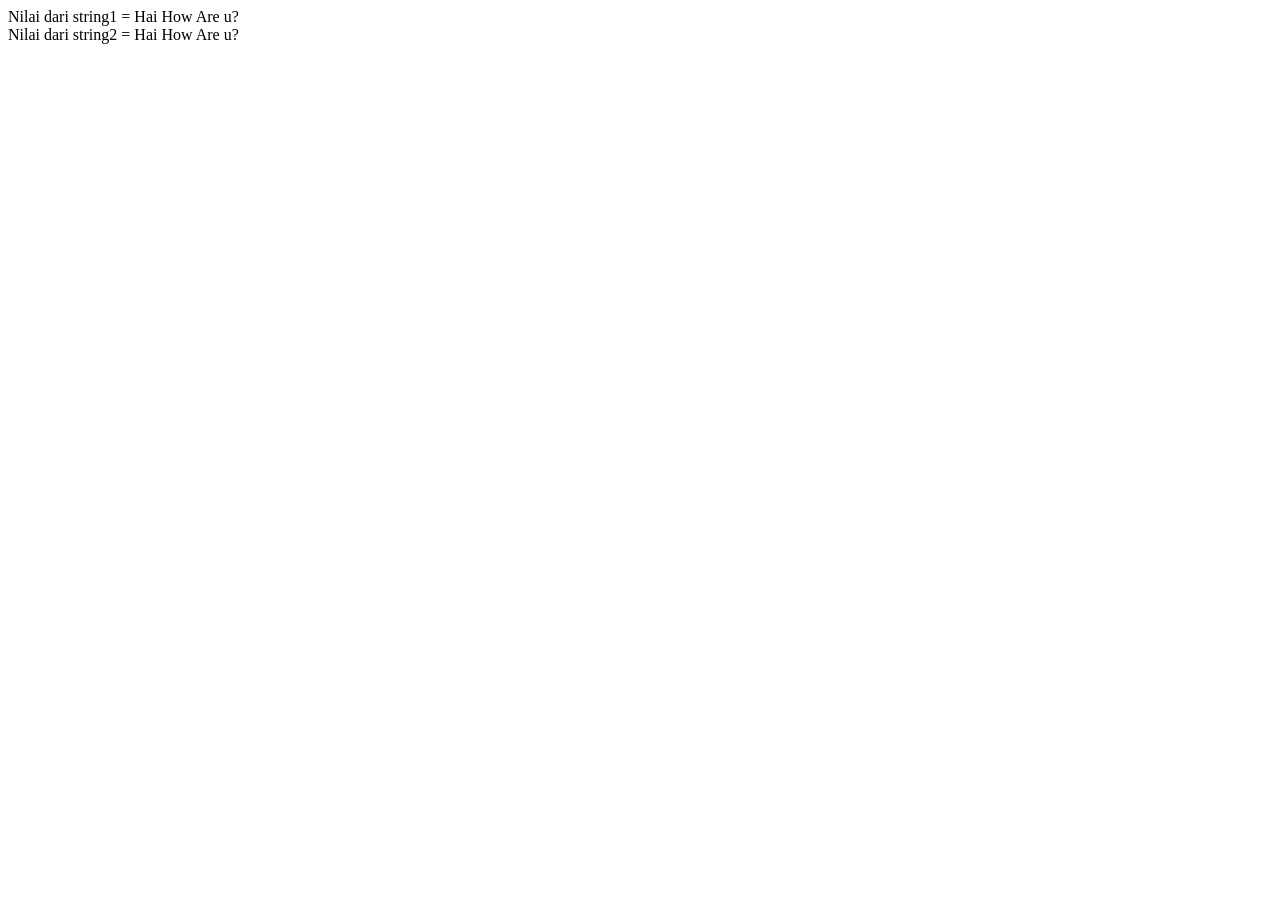
==== PERTEMUAN 13/latihan 13-1.html @ bf6ad229 "Add files via upload" ====
<!DOCTYPE html>
<html lang="en">
  <head>
    <meta charset="UTF-8" />
    <meta name="viewport" content="width=device-width, initial-scale=1.0" />
    <title>Document</title>
  </head>
  <body>
    <script>
      var myFirstVariable;
      myFirstVariable = "Hello";
      alert(myFirstVariable);

      myFirstVariable = 54321;
      alert(myFirstVariable);

      var string1 = "Hai How Are u?";
      var string2 = "Goodbye";
      string2 = string1;
      alert(string2);

      document.write("Nilai dari string1 = ", string1, "<br>");
      document.write("Nilai dari string2 = ", string2, "<br>");

      string1 = "Now for something different";
      alert(string1);
      alert(string2);
    </script>
  </body>
</html>
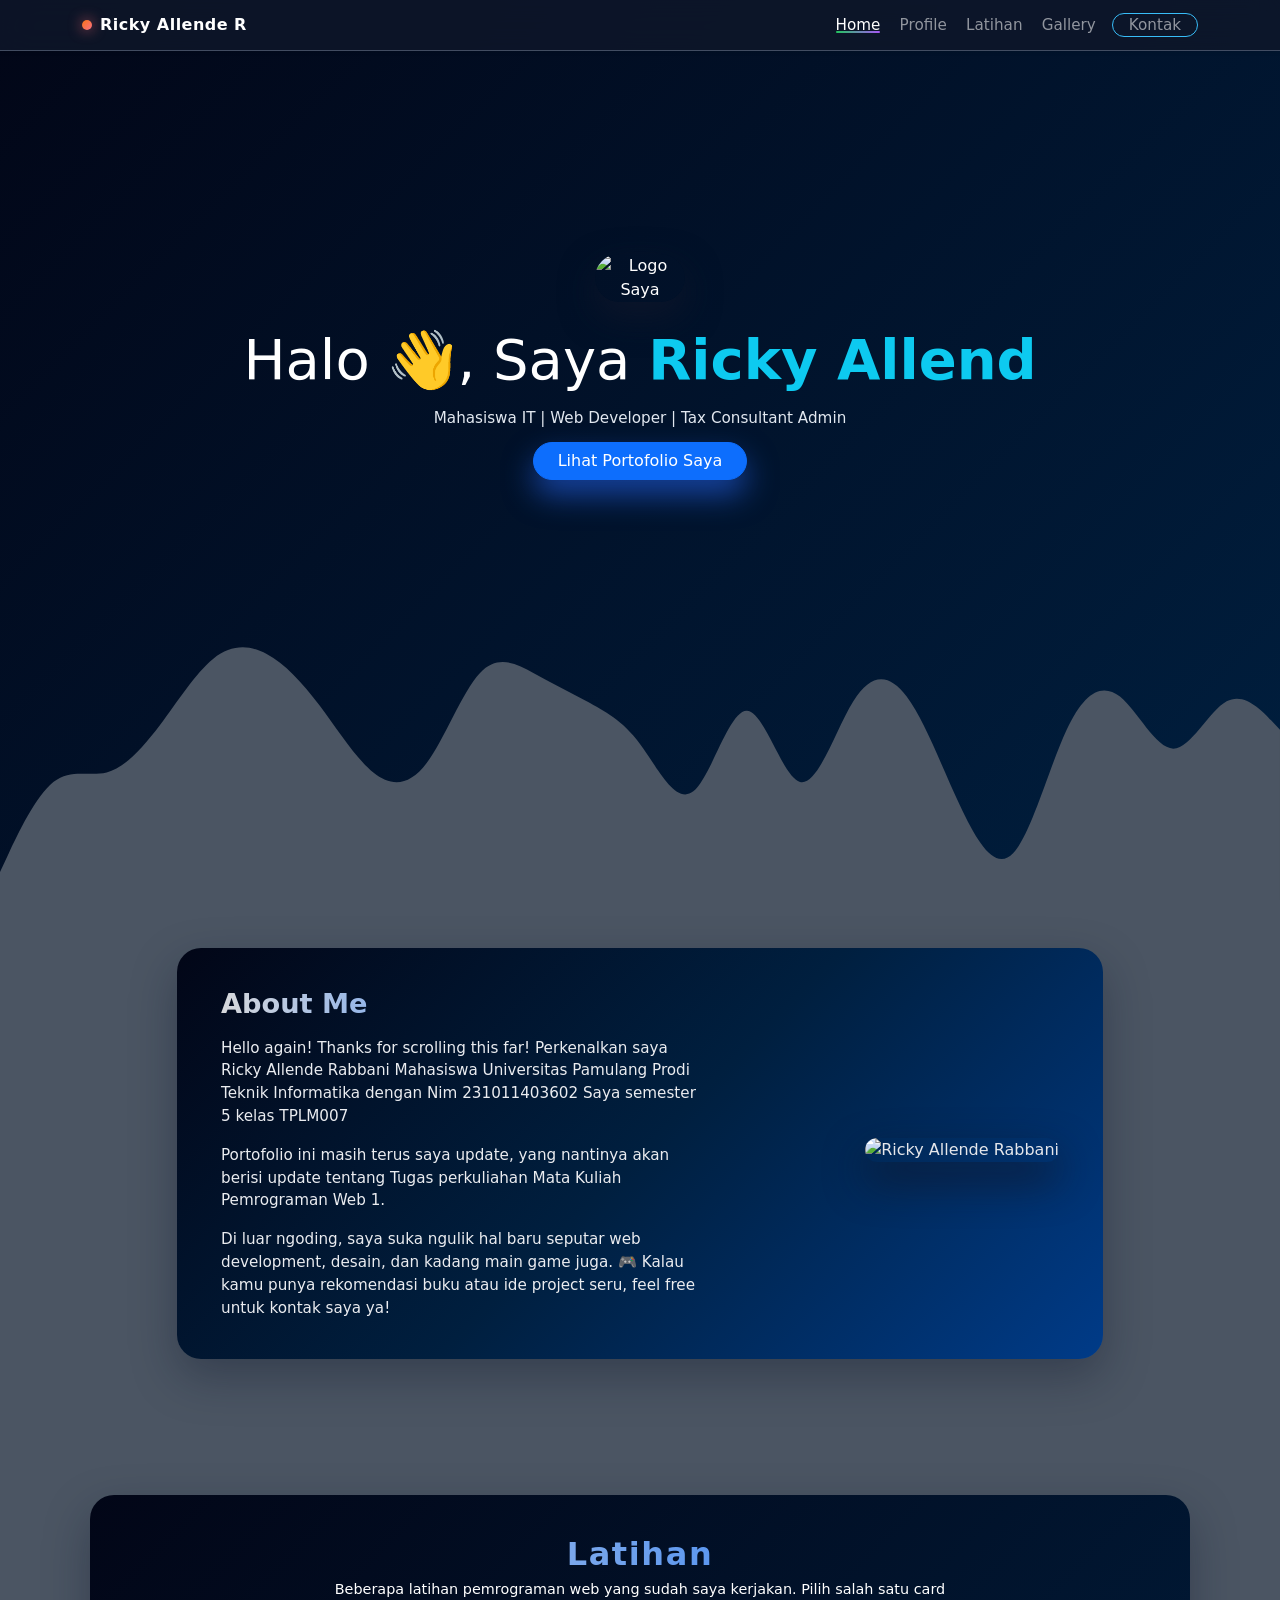
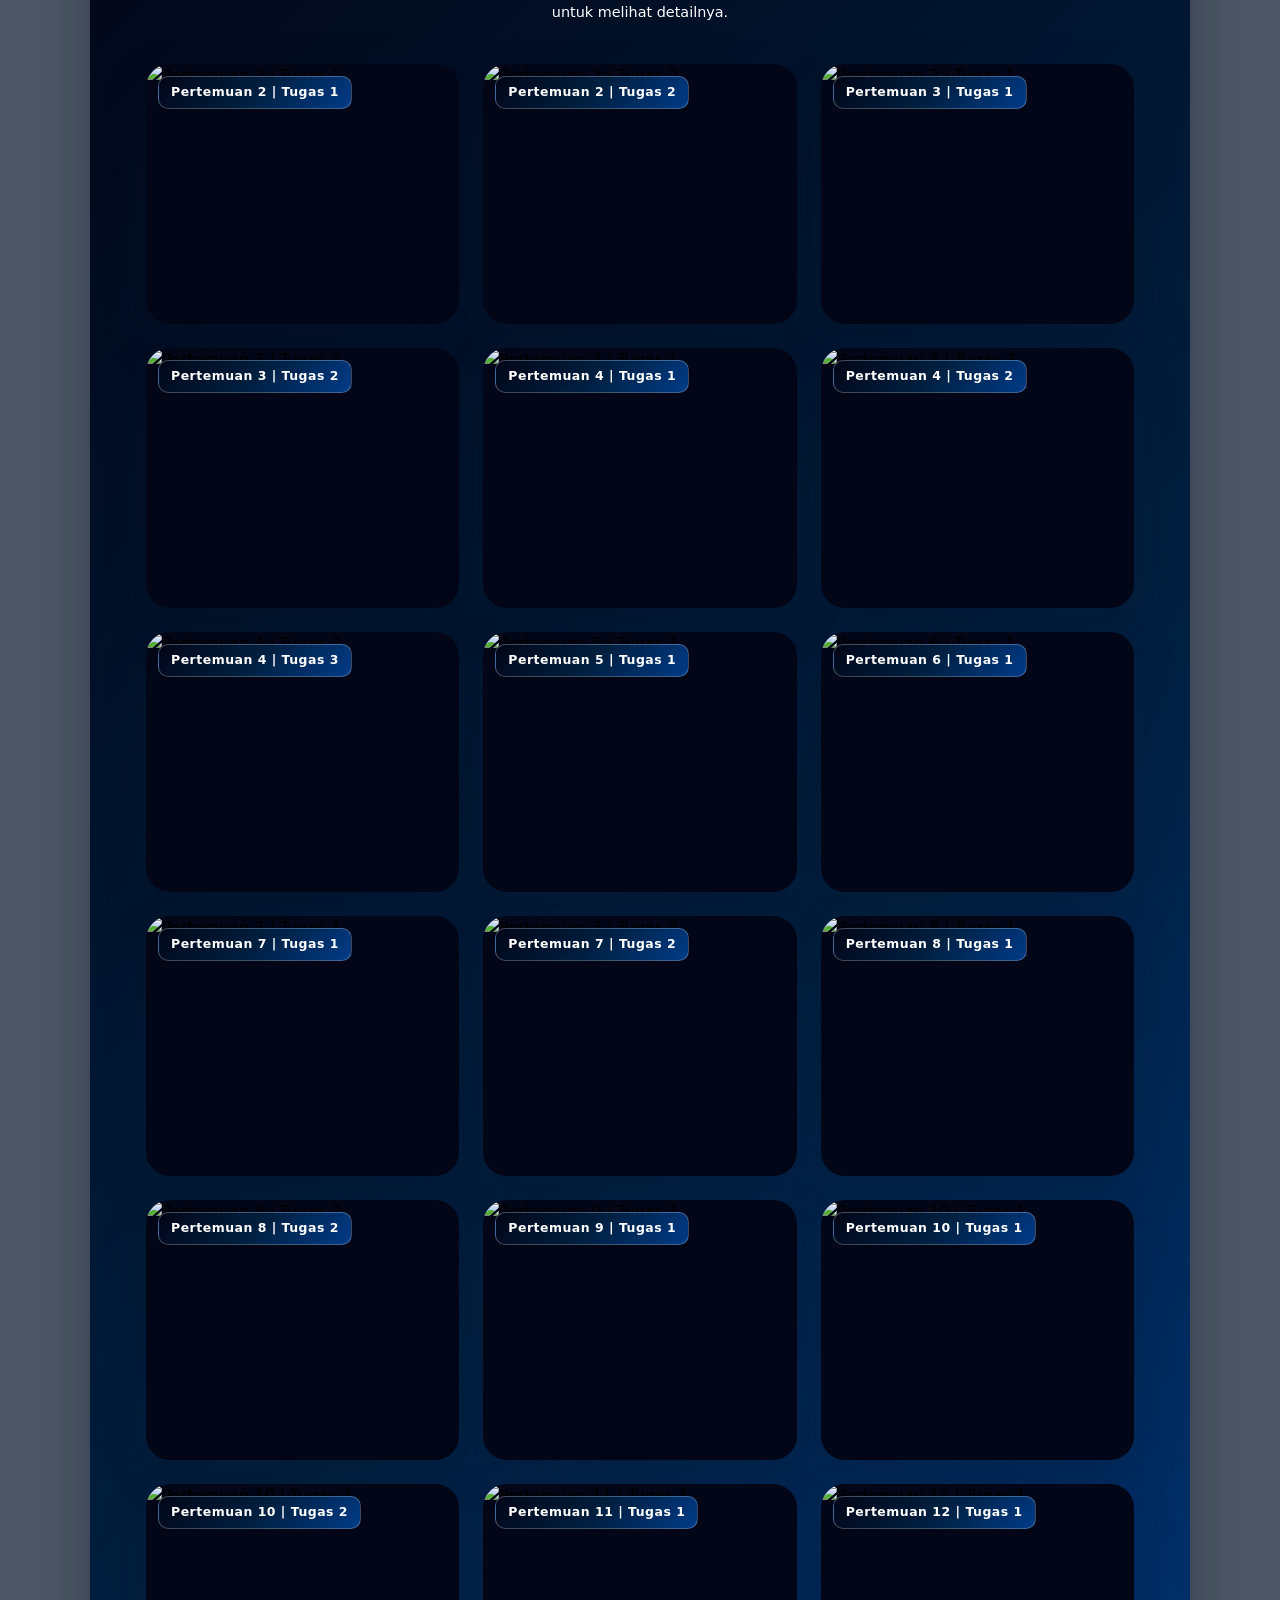
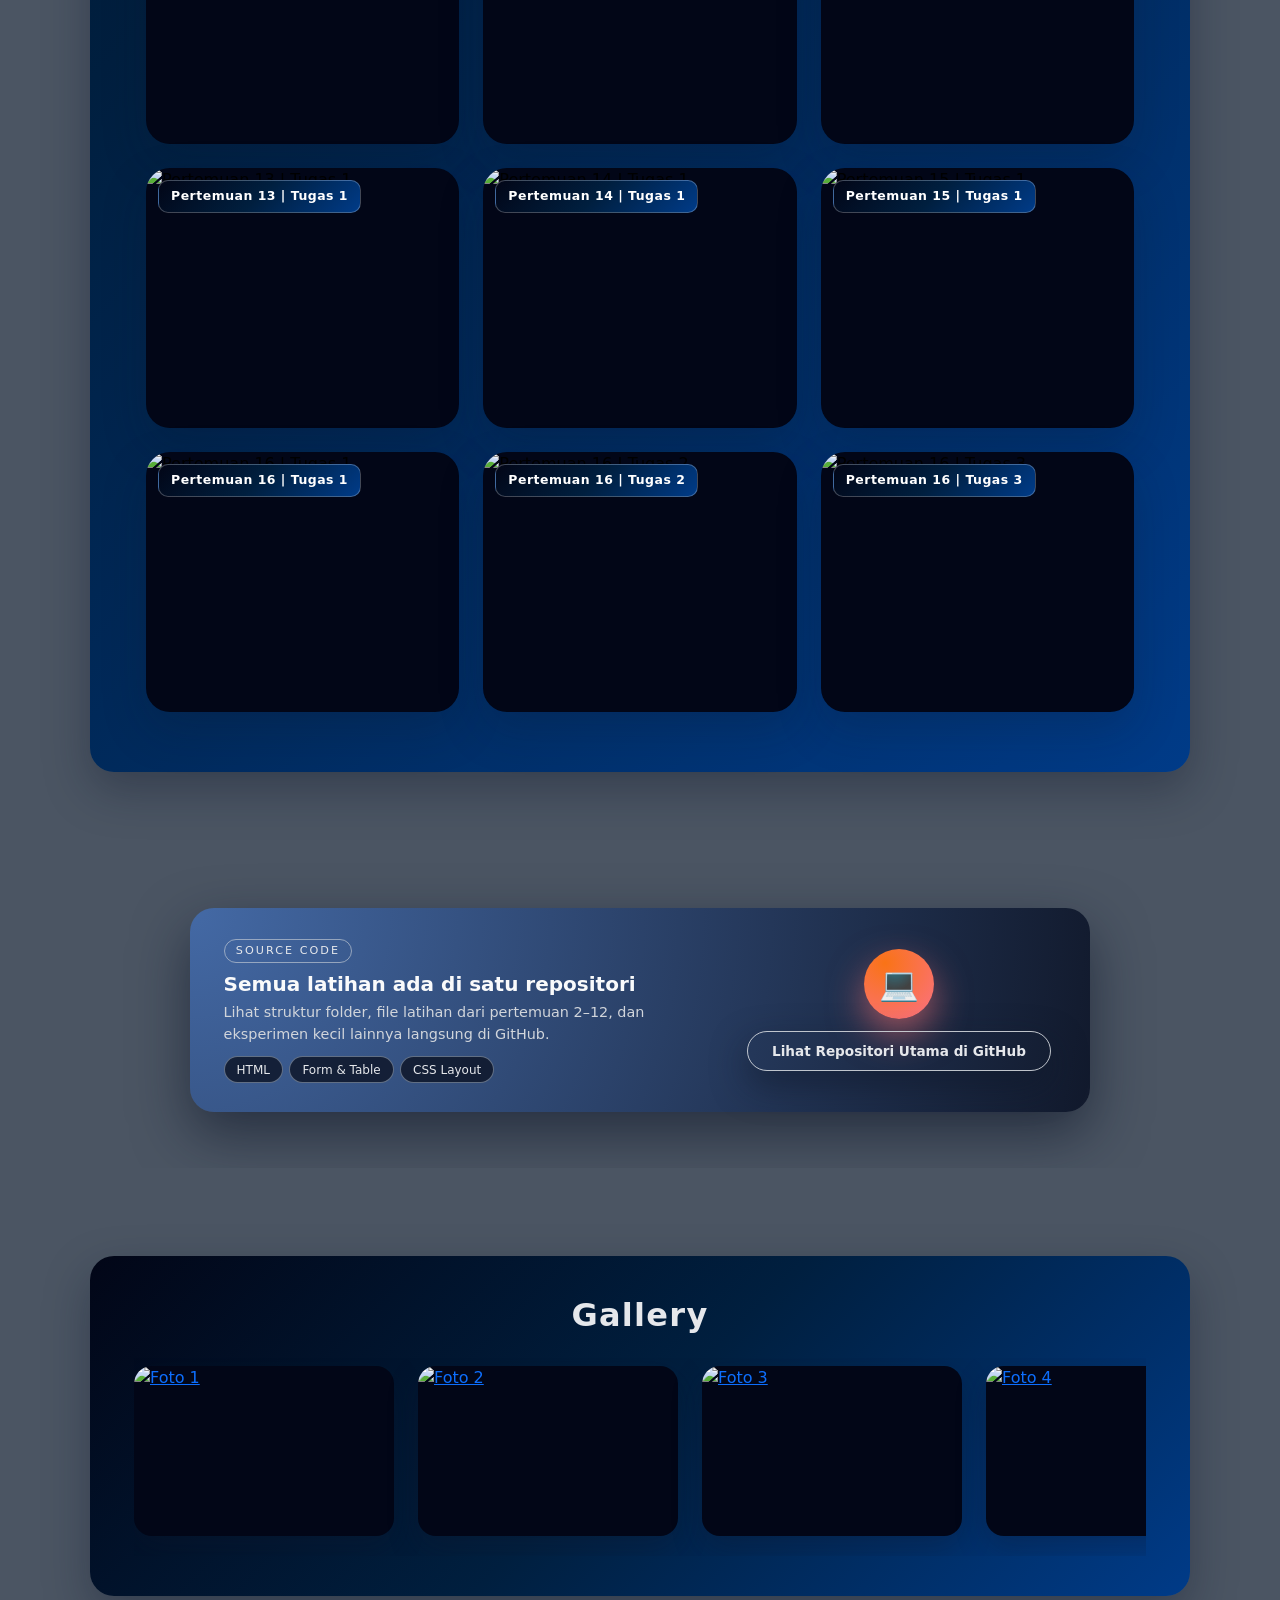
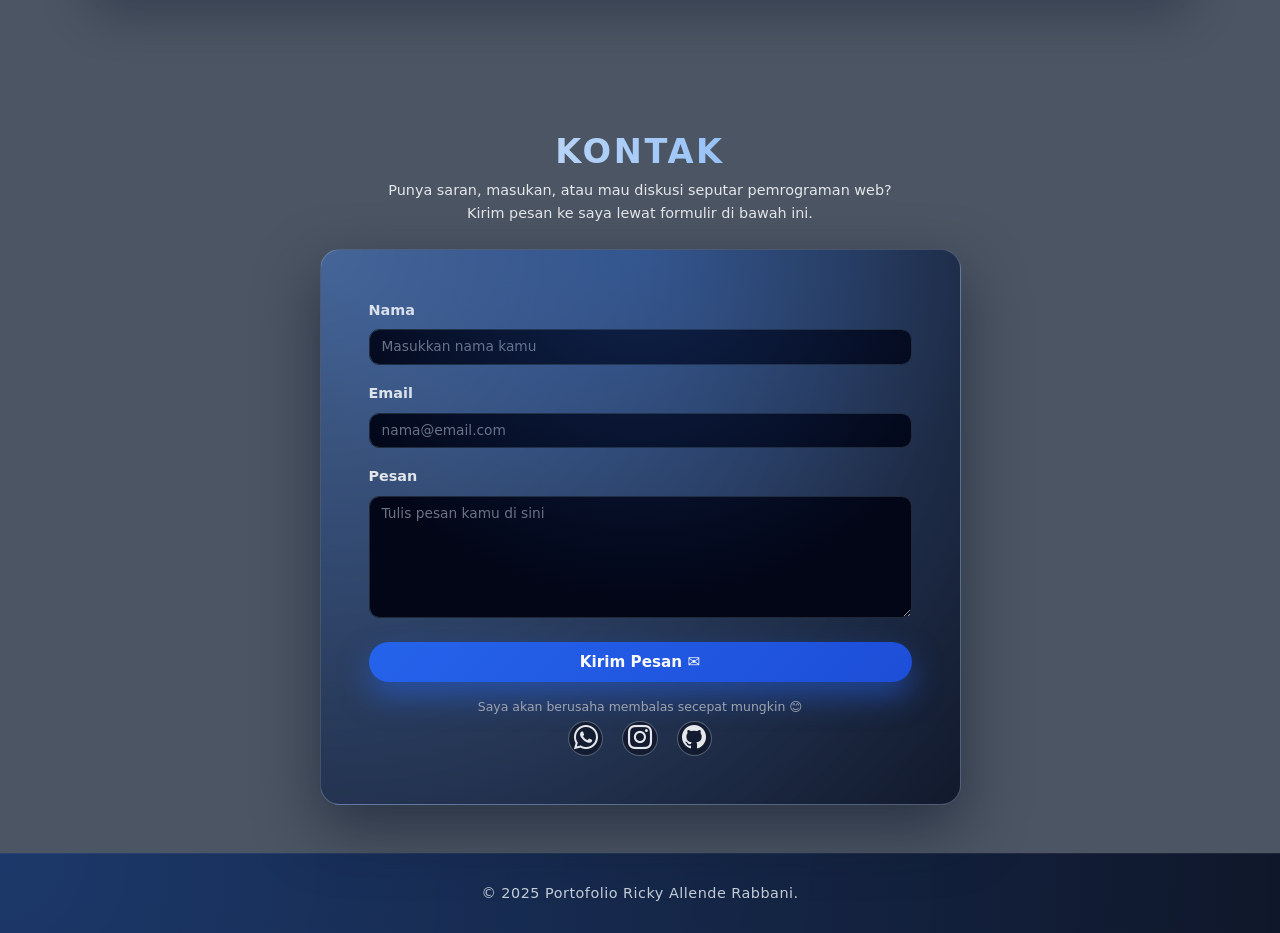
==== commit 15461935: "Add files via upload" ====
--- a/PERTEMUAN 13/latihan 13-1.html
+++ b/PERTEMUAN 13/latihan 13-1.html
@@ -1,30 +1,537 @@
 <!DOCTYPE html>
 <html lang="en">
   <head>
-    <meta charset="UTF-8" />
-    <meta name="viewport" content="width=device-width, initial-scale=1.0" />
-    <title>Document</title>
+    <meta charset="utf-8" />
+    <meta name="viewport" content="width=device-width, initial-scale=1" />
+
+    <link href="https://cdn.jsdelivr.net/npm/bootstrap@5.0.2/dist/css/bootstrap.min.css" rel="stylesheet" />
+    <link rel="stylesheet" href="https://cdn.jsdelivr.net/npm/bootstrap-icons@1.11.3/font/bootstrap-icons.min.css" />
+    <link rel="stylesheet" href="style2.css" />
+
+    <title>My Portofolio | Ricky Allende R</title>
   </head>
-  <body>
+
+  <body data-bs-spy="scroll" data-bs-target="#mainNavbar" data-bs-offset="80">
+    <!-- Navbar -->
+    <nav id="mainNavbar" class="navbar navbar-expand-lg navbar-dark navbar-custom fixed-top shadow-sm">
+      <div class="container">
+        <a class="navbar-brand fw-bold" href="#home"> <span class="brand-dot me-2"></span>Ricky Allende R </a>
+
+        <button class="navbar-toggler" type="button" data-bs-toggle="collapse" data-bs-target="#navbarNav" aria-controls="navbarNav" aria-expanded="false" aria-label="Toggle navigation">
+          <span class="navbar-toggler-icon"></span>
+        </button>
+
+        <div class="collapse navbar-collapse" id="navbarNav">
+          <ul class="navbar-nav ms-auto align-items-lg-center">
+            <li class="nav-item"><a class="nav-link active" href="#home">Home</a></li>
+            <li class="nav-item"><a class="nav-link" href="#profile">Profile</a></li>
+            <li class="nav-item"><a class="nav-link" href="#projects">Latihan</a></li>
+            <li class="nav-item"><a class="nav-link" href="#gallery">Gallery</a></li>
+            <li class="nav-item"><a class="nav-link btn-contact" href="#kontak">Kontak</a></li>
+          </ul>
+        </div>
+      </div>
+    </nav>
+    <!-- Akhir Navbar -->
+
+    <!-- Jumbotron -->
+    <section id="home" class="jumbotron text-center scroll-fade">
+      <img src="img/unpam.png" alt="Logo Saya" width="90" class="mb-3 jumbotron-logo" />
+      <h1 class="display-4 jumbotron-title">Halo 👋, Saya <span class="fw-bold text-info">Ricky Allend</span></h1>
+      <p class="lead jumbotron-subtitle">Mahasiswa IT | Web Developer | Tax Consultant Admin</p>
+      <a href="#profile" class="btn btn-primary px-4 mt-2 jumbotron-btn">Lihat Portofolio Saya</a>
+
+      <svg xmlns="http://www.w3.org/2000/svg" viewBox="0 0 1440 320">
+        <path
+          fill="#4b5563"
+          fill-opacity="1"
+          d="M0,288L10,266.7C20,245,40,203,60,186.7C80,171,100,181,120,176C140,171,160,149,180,122.7C200,96,220,64,240,48C260,32,280,32,300,42.7C320,53,340,75,360,101.3C380,128,400,160,420,176C440,192,460,192,480,165.3C500,139,520,85,540,64C560,43,580,53,600,64C620,75,640,85,660,96C680,107,700,117,720,144C740,171,760,213,780,197.3C800,181,820,107,840,106.7C860,107,880,181,900,186.7C920,192,940,128,960,96C980,64,1000,64,1020,90.7C1040,117,1060,171,1080,213.3C1100,256,1120,288,1140,266.7C1160,245,1180,171,1200,128C1220,85,1240,75,1260,90.7C1280,107,1300,149,1320,149.3C1340,149,1360,107,1380,96C1400,85,1420,107,1430,117.3L1440,128L1440,320L0,320Z"
+        ></path>
+      </svg>
+    </section>
+    <!-- Akhir Jumbotron -->
+
+    <!-- Profile -->
+    <section id="profile" class="profile-section py-5">
+      <div class="container">
+        <div class="row justify-content-center">
+          <div class="col-lg-10">
+            <div class="profile-card scroll-fade">
+              <div class="row align-items-center g-4">
+                <div class="col-md-7">
+                  <h2 class="profile-title">About Me</h2>
+                  <p class="mb-3">Hello again! Thanks for scrolling this far! Perkenalkan saya Ricky Allende Rabbani Mahasiswa Universitas Pamulang Prodi Teknik Informatika dengan Nim 231011403602 Saya semester 5 kelas TPLM007</p>
+                  <p class="mb-3">Portofolio ini masih terus saya update, yang nantinya akan berisi update tentang Tugas perkuliahan Mata Kuliah Pemrograman Web 1.</p>
+                  <p class="mb-0">Di luar ngoding, saya suka ngulik hal baru seputar web development, desain, dan kadang main game juga. 🎮 Kalau kamu punya rekomendasi buku atau ide project seru, feel free untuk kontak saya ya!</p>
+                </div>
+
+                <div class="col-md-5 text-center text-md-end">
+                  <div class="profile-photo-wrapper">
+                    <img src="img/ricky.jpeg" alt="Ricky Allende Rabbani" class="img-fluid profile-photo" />
+                  </div>
+                </div>
+              </div>
+            </div>
+          </div>
+        </div>
+      </div>
+    </section>
+    <!-- Akhir Profile -->
+
+    <!-- Project / Latihan -->
+    <section id="projects" class="projects-section">
+      <div class="section-card-wrapper">
+        <div class="section-card scroll-fade">
+          <div class="text-center mb-4">
+            <h2 class="section-title mb-1">Latihan</h2>
+            <p class="section-subtext">Beberapa latihan pemrograman web yang sudah saya kerjakan. Pilih salah satu card untuk melihat detailnya.</p>
+          </div>
+
+          <div class="projects-scroll-wrapper">
+            <div id="projects-track" class="projects-track"></div>
+          </div>
+        </div>
+      </div>
+    </section>
+    <!-- Akhir Project -->
+
+    <!-- Link Repo -->
+    <section class="repo-section">
+      <div class="container">
+        <div class="repo-inner">
+          <div class="repo-info">
+            <div class="repo-badge">Source Code</div>
+            <h3 class="repo-title">Semua latihan ada di satu repositori</h3>
+            <p class="repo-text">Lihat struktur folder, file latihan dari pertemuan 2–12, dan eksperimen kecil lainnya langsung di GitHub.</p>
+            <div class="repo-tags">
+              <span>HTML</span>
+              <span>Form & Table</span>
+              <span>CSS Layout</span>
+            </div>
+          </div>
+
+          <div class="repo-action text-center">
+            <div class="repo-orbit">
+              <span class="repo-icon">💻</span>
+            </div>
+            <a href="https://github.com/allendericky26/TUGAS-PEMROGRAMA-WEB-I.git" class="btn repo-btn" target="_blank" rel="noopener noreferrer"> Lihat Repositori Utama di GitHub </a>
+          </div>
+        </div>
+      </div>
+    </section>
+
+    <!-- Gallery -->
+    <section id="gallery" class="gallery-section">
+      <div class="section-card-wrapper">
+        <div class="section-card scroll-fade">
+          <div class="text-center mb-4">
+            <h2 class="section-title">Gallery</h2>
+          </div>
+
+          <div class="gallery-scroll-wrapper">
+            <div id="gallery-track" class="gallery-track"></div>
+          </div>
+        </div>
+      </div>
+    </section>
+    <!-- Akhir Gallery -->
+
+    <!-- Kontak -->
+    <section id="kontak" class="contact-section py-5">
+      <div class="container">
+        <div class="row justify-content-center text-center mb-4">
+          <div class="col-lg-8">
+            <h2 class="contact-title">Kontak</h2>
+            <p class="contact-subtitle">Punya saran, masukan, atau mau diskusi seputar pemrograman web? Kirim pesan ke saya lewat formulir di bawah ini.</p>
+          </div>
+        </div>
+
+        <div class="row justify-content-center">
+          <div class="col-lg-7">
+            <div class="contact-card p-4 p-md-5 scroll-fade">
+              <form id="contact-form" novalidate>
+                <div class="mb-3">
+                  <label for="nama" class="form-label contact-label">Nama</label>
+                  <input type="text" class="form-control contact-input" id="nama" placeholder="Masukkan nama kamu" required />
+                </div>
+
+                <div class="mb-3">
+                  <label for="email" class="form-label contact-label">Email</label>
+                  <input type="email" class="form-control contact-input" id="email" placeholder="nama@email.com" required />
+                </div>
+
+                <div class="mb-4">
+                  <label for="pesan" class="form-label contact-label">Pesan</label>
+                  <textarea class="form-control contact-input contact-textarea" id="pesan" rows="5" placeholder="Tulis pesan kamu di sini" required></textarea>
+                </div>
+
+                <button type="submit" class="btn contact-submit-btn w-100">Kirim Pesan ✉️</button>
+
+                <p class="contact-footnote mt-3 mb-1">Saya akan berusaha membalas secepat mungkin 😊</p>
+
+                <div class="contact-socials">
+                  <a href="https://wa.me/6285694428159" class="social-link wa" target="_blank" rel="noopener noreferrer">
+                    <i class="bi bi-whatsapp"></i>
+                  </a>
+                  <a href="https://instagram.com/rkyalndrbni_" class="social-link ig" target="_blank" rel="noopener noreferrer">
+                    <i class="bi bi-instagram"></i>
+                  </a>
+                  <a href="https://github.com/allendericky26" class="social-link gh" target="_blank" rel="noopener noreferrer">
+                    <i class="bi bi-github"></i>
+                  </a>
+                </div>
+              </form>
+            </div>
+          </div>
+        </div>
+      </div>
+    </section>
+    <!-- Akhir Kontak -->
+
+    <!-- Footer -->
+    <footer class="footer-section">
+      <p>© 2025 Portofolio Ricky Allende Rabbani.</p>
+    </footer>
+
+    <script src="https://cdn.jsdelivr.net/npm/bootstrap@5.0.2/dist/js/bootstrap.bundle.min.js"></script>
+
     <script>
-      var myFirstVariable;
-      myFirstVariable = "Hello";
-      alert(myFirstVariable);
-
-      myFirstVariable = 54321;
-      alert(myFirstVariable);
-
-      var string1 = "Hai How Are u?";
-      var string2 = "Goodbye";
-      string2 = string1;
-      alert(string2);
-
-      document.write("Nilai dari string1 = ", string1, "<br>");
-      document.write("Nilai dari string2 = ", string2, "<br>");
-
-      string1 = "Now for something different";
-      alert(string1);
-      alert(string2);
+      // Smooth scroll
+      document.querySelectorAll('a[href^="#"]').forEach((anchor) => {
+        anchor.addEventListener("click", function (e) {
+          const target = document.querySelector(this.getAttribute("href"));
+          if (target) {
+            e.preventDefault();
+            window.scrollTo({ top: target.offsetTop - 70, behavior: "smooth" });
+          }
+        });
+      });
+
+      // Data Latihan
+      const projects = [
+        {
+          label: "Pertemuan 2 | Tugas 1",
+          img: "img/p1.jpg",
+          title: "Pertemuan 2 | Tugas 1",
+          desc: "Basic Tag HTML, Struktur HMTL dan Format dokumen HTML.",
+          tags: ["title", "head", "body"],
+          link: "PERTEMUAN 2/latihan 2-1.html",
+        },
+        {
+          label: "Pertemuan 2 | Tugas 2",
+          img: "img/p1.jpg",
+          title: "Pertemuan 2 | Tugas 2",
+          desc: "Basic Tag HTML, Struktur HMTL dan Format dokumen HTML.",
+          tags: ["title", "head", "body"],
+          link: "PERTEMUAN 3/latihan 2-2.html",
+        },
+        {
+          label: "Pertemuan 3 | Tugas 1",
+          img: "img/p2.jpg",
+          title: "Pertemuan 3 | Tugas 1",
+          desc: "Format teks dan Karakter Khusus.",
+          tags: ["font", "size", "br"],
+          link: "PERTEMUAN 3/Latihan 3-1.html",
+        },
+        {
+          label: "Pertemuan 3 | Tugas 2",
+          img: "img/p2.jpg",
+          title: "Pertemuan 3 | Tugas 2",
+          desc: "Format teks dan Karakter Khusus.",
+          tags: ["bold", "italic", "character"],
+          link: "PERTEMUAN 3/Latihan 3-2.html",
+        },
+        {
+          label: "Pertemuan 4 | Tugas 1",
+          img: "img/p3.jpg",
+          title: "Pertemuan 4 | Tugas 1",
+          desc: "Menampilkan Gambar, Suara dan video.",
+          tags: ["src", "img", "map"],
+          link: "PERTEMUAN 4/latihan 4-1.html",
+        },
+        {
+          label: "Pertemuan 4 | Tugas 2",
+          img: "img/p3.jpg",
+          title: "Pertemuan 4 | Tugas 2",
+          desc: "Menampilkan Gambar, Suara dan video.",
+          tags: ["bgsound", "loop", "volume"],
+          link: "PERTEMUAN 4/latihan 4-2.html",
+        },
+        {
+          label: "Pertemuan 4 | Tugas 3",
+          img: "img/p3.jpg",
+          title: "Pertemuan 4 | Tugas 3",
+          desc: "Menampilkan Gambar, Suara dan video.",
+          tags: ["embed", "video", "content"],
+          link: "PERTEMUAN 4/latihan 4-3.html",
+        },
+        {
+          label: "Pertemuan 5 | Tugas 1",
+          img: "img/p4.jpg",
+          title: "Pertemuan 5 | Tugas 1",
+          desc: "HYPERLINK.",
+          tags: ["home", "profile", "kontak"],
+          link: "PERTEMUAN 5/latihan 5-1.html",
+        },
+        {
+          label: "Pertemuan 6 | Tugas 1",
+          img: "img/p5.jpg",
+          title: "Pertemuan 6 | Tugas 1",
+          desc: "Bullets Numbering dan List.",
+          tags: ["li", "ul", "dl"],
+          link: "PERTEMUAN 6/latihan 6-1.html",
+        },
+        {
+          label: "Pertemuan 7 | Tugas 1",
+          img: "img/p6.jpg",
+          title: "Pertemuan 7 | Tugas 1",
+          desc: "Pembuatan Tabel.",
+          tags: ["tr", "th", "td"],
+          link: "PERTEMUAN 7/latihan 7-1.html",
+        },
+        {
+          label: "Pertemuan 7 | Tugas 2",
+          img: "img/p6.jpg",
+          title: "Pertemuan 7 | Tugas 2",
+          desc: "Pembuatan Tabel.",
+          tags: ["width", "table border", "cellspacing"],
+          link: "PERTEMUAN 7/latihan 7-2.html",
+        },
+        {
+          label: "Pertemuan 8 | Tugas 1",
+          img: "img/p7.jpg",
+          title: "Pertemuan 8 | Tugas 1",
+          desc: "Pembuatan Form.",
+          tags: ["radio", "checkbox", "list"],
+          link: "PERTEMUAN 8/latihan 8-1.html",
+        },
+        {
+          label: "Pertemuan 8 | Tugas 2",
+          img: "img/p7.jpg",
+          title: "Pertemuan 8 | Tugas 2",
+          desc: "Pembuatan Form.",
+          tags: ["option value", "select", "input type"],
+          link: "PERTEMUAN 8/latihan 8-2.html",
+        },
+        {
+          label: "Pertemuan 9 | Tugas 1",
+          img: "img/p12.png",
+          title: "Pertemuan 9 | Tugas 1",
+          desc: "Pembuatan Frame Website.",
+          tags: ["frame", "frameset", "html"],
+          link: "PERTEMUAN 9/latihan 9-1.html",
+        },
+        {
+          label: "Pertemuan 10 | Tugas 1",
+          img: "img/p8.jpg",
+          title: "Pertemuan 10 | Tugas 1",
+          desc: "Cascading Style Sheet (CSS).",
+          tags: ["font", "align", "margin"],
+          link: "PERTEMUAN 10/latihan 10-1.html",
+        },
+        {
+          label: "Pertemuan 10 | Tugas 2",
+          img: "img/p8.jpg",
+          title: "Pertemuan 10 | Tugas 2",
+          desc: "Cascading Style Sheet (CSS).",
+          tags: ["font", "size", "family"],
+          link: "PERTEMUAN 10/latihan 10-2.html",
+        },
+        {
+          label: "Pertemuan 11 | Tugas 1",
+          img: "img/p9.jpg",
+          title: "Pertemuan 11 | Tugas 1",
+          desc: "Pembuatan kerangka Web.",
+          tags: ["div", "footer", "wrapper"],
+          link: "PERTEMUAN 11/latihan 11-1.html",
+        },
+        {
+          label: "Pertemuan 12 | Tugas 1",
+          img: "img/p10.jpg",
+          title: "Pertemuan 12 | Tugas 1",
+          desc: "Pembuatan Web Sederhana.",
+          tags: ["sidebar", "inner", "href"],
+          link: "PERTEMUAN 12/latihan 12-1.html",
+        },
+        {
+          label: "Pertemuan 13 | Tugas 1",
+          img: "img/p15.jpg",
+          title: "Pertemuan 13 | Tugas 1",
+          desc: "Reading Page Portofolio.",
+          tags: ["Jumbotron", "wrapper", "link"],
+          link: "PERTEMUAN 13/latihan 13-1.html",
+        },
+        {
+          label: "Pertemuan 14 | Tugas 1",
+          img: "img/p11.jpg",
+          title: "Pertemuan 14 | Tugas 1",
+          desc: "Pembuatan Alert.",
+          tags: ["var", "string", "alert"],
+          link: "PERTEMUAN 14/latihan 14-1.html",
+        },
+        {
+          label: "Pertemuan 15 | Tugas 1",
+          img: "img/p14.jpg",
+          title: "Pertemuan 15 | Tugas 1",
+          desc: "Dialog Box.",
+          tags: ["Alert", "Prompt", "Confirm"],
+          link: "PERTEMUAN 15/Latihan 15-1.html",
+        },
+        {
+          label: "Pertemuan 16 | Tugas 1",
+          img: "img/p13.jpg",
+          title: "Pertemuan 16 | Tugas 1",
+          desc: "Tipe Data Dan Operator.",
+          tags: ["Var", "String", "Null"],
+          link: "PERTEMUAN 16/Latihan 16-1.html",
+        },
+        {
+          label: "Pertemuan 16 | Tugas 2",
+          img: "img/p13.jpg",
+          title: "Pertemuan 16 | Tugas 2",
+          desc: "Tipe Data Dan Operator.",
+          tags: ["Myint", "Myfloat", "Integer"],
+          link: "PERTEMUAN 16/Latihan 16-2.html",
+        },
+        {
+          label: "Pertemuan 16 | Tugas 3",
+          img: "img/p13.jpg",
+          title: "Pertemuan 16 | Tugas 3",
+          desc: "Pembuatan Kalkulator Sederhana.",
+          tags: ["Javascript", "Span", "Value"],
+          link: "PERTEMUAN 16/Tugas 16.html",
+        },
+      ];
+
+      const projectsTrack = document.getElementById("projects-track");
+      projects.forEach((p) => {
+        const article = document.createElement("article");
+        article.className = "project-card scroll-fade";
+        article.innerHTML = `
+          <div class="project-label">${p.label}</div>
+          <img src="${p.img}" alt="${p.label}" class="project-image" />
+          <div class="project-overlay">
+            <div class="project-overlay-content">
+              <h3 class="project-title">${p.title}</h3>
+              <p class="project-desc">${p.desc}</p>
+              <div class="project-tags">
+                ${p.tags.map((t) => `<span class="tag-pill">${t}</span>`).join("")}
+              </div>
+              <div class="project-actions">
+                <a href="${p.link}" class="btn btn-live" target="_blank" rel="noopener noreferrer">
+                  VIEW LIVE
+                </a>
+              </div>
+            </div>
+          </div>
+        `;
+        projectsTrack.appendChild(article);
+      });
+
+      // Data Gallery
+      const galleryImages = [
+        { src: "img/foto1.jpg", link: "https://html.com/" },
+        { src: "img/foto2.jpg", link: "https://www.javascript.com/" },
+        { src: "img/foto3.png", link: "https://www.anaconda.com/" },
+        { src: "img/foto4.png", link: "https://www.python.org/" },
+      ];
+
+      const galleryTrack = document.getElementById("gallery-track");
+
+      galleryImages.forEach((img, i) => {
+        const item = document.createElement("div");
+        item.className = "gallery-item";
+
+        item.innerHTML = `
+    <a href="${img.link}" target="_blank" rel="noopener noreferrer">
+      <img src="${img.src}" alt="Foto ${i + 1}">
+    </a>
+  `;
+
+        galleryTrack.appendChild(item);
+      });
+
+      // Form kontak + Google Sheets
+      const SCRIPT_URL = "https://script.google.com/macros/s/AKfycbxUJp4-zpSjvRaDmiOufIy7IwyYeNPrQUogTk2mQLswgeEhPEynfiNT47I0-ZS7frZCJw/exec";
+
+      const form = document.getElementById("contact-form");
+      const namaInput = document.getElementById("nama");
+      const emailInput = document.getElementById("email");
+      const pesanInput = document.getElementById("pesan");
+
+      form.addEventListener("submit", function (e) {
+        e.preventDefault();
+
+        [namaInput, emailInput, pesanInput].forEach((el) => el.classList.remove("is-invalid"));
+
+        const errors = [];
+        if (!namaInput.value.trim()) {
+          errors.push("Nama wajib diisi.");
+          namaInput.classList.add("is-invalid");
+        }
+        if (!emailInput.value.trim()) {
+          errors.push("Email wajib diisi.");
+          emailInput.classList.add("is-invalid");
+        } else if (!validateEmail(emailInput.value.trim())) {
+          errors.push("Format email tidak valid.");
+          emailInput.classList.add("is-invalid");
+        }
+        if (!pesanInput.value.trim()) {
+          errors.push("Pesan wajib diisi.");
+          pesanInput.classList.add("is-invalid");
+        }
+
+        if (errors.length > 0) {
+          alert("Harap lengkapi data berikut:\n\n- " + errors.join("\n- "));
+          return;
+        }
+
+        const formData = new FormData();
+        formData.append("nama", namaInput.value.trim());
+        formData.append("email", emailInput.value.trim());
+        formData.append("pesan", pesanInput.value.trim());
+
+        const submitBtn = form.querySelector(".contact-submit-btn");
+        submitBtn.disabled = true;
+        submitBtn.innerText = "Mengirim...";
+
+        fetch(SCRIPT_URL, { method: "POST", body: formData })
+          .then((res) => res.json())
+          .then((data) => {
+            if (data.status === "success") {
+              alert("Terima kasih! Pesan kamu sudah tersimpan.");
+              form.reset();
+            } else {
+              alert("Maaf, terjadi kesalahan saat menyimpan data.\n\n" + (data.message || "Coba beberapa saat lagi."));
+            }
+          })
+          .catch(() => {
+            alert("Terjadi masalah koneksi saat mengirim pesan.\nSilakan coba lagi nanti.");
+          })
+          .finally(() => {
+            submitBtn.disabled = false;
+            submitBtn.innerText = "Kirim Pesan ✉️";
+          });
+      });
+
+      function validateEmail(email) {
+        return /^[^\s@]+@[^\s@]+\.[^\s@]+$/.test(email);
+      }
+
+      // Animasi scroll-fade
+      const observer = new IntersectionObserver(
+        (entries) => {
+          entries.forEach((entry) => {
+            if (entry.isIntersecting) {
+              entry.target.classList.add("in-view");
+              observer.unobserve(entry.target);
+            }
+          });
+        },
+        { threshold: 0.15 }
+      );
+
+      document.querySelectorAll(".scroll-fade").forEach((el) => observer.observe(el));
     </script>
   </body>
 </html>
--- a/PERTEMUAN 13/style2.css
+++ b/PERTEMUAN 13/style2.css
@@ -0,0 +1,821 @@
+/* GLOBAL */
+* {
+  scroll-behavior: smooth;
+  box-sizing: border-box;
+}
+
+body {
+  font-family: system-ui, -apple-system, BlinkMacSystemFont, "Segoe UI", sans-serif;
+  background: #0b1120;
+  color: #e5e7eb;
+}
+
+/* NAVBAR */
+.navbar-custom {
+  background: rgba(15, 23, 42, 0.85);
+  backdrop-filter: blur(14px);
+  -webkit-backdrop-filter: blur(14px);
+  border-bottom: 1px solid rgba(148, 163, 184, 0.4);
+}
+
+.navbar-brand {
+  font-size: 1rem;
+  letter-spacing: 0.03em;
+}
+
+.brand-dot {
+  display: inline-block;
+  width: 10px;
+  height: 10px;
+  border-radius: 999px;
+  background: linear-gradient(135deg, #f97316, #fb7185);
+  box-shadow: 0 0 14px rgba(248, 113, 113, 0.8);
+  animation: pulseDot 1.8s ease-in-out infinite;
+}
+
+.nav-link {
+  position: relative;
+  font-size: 0.95rem;
+  padding: 0 0.6rem !important;
+}
+
+.nav-link::after {
+  content: "";
+  position: absolute;
+  left: 0.6rem;
+  right: 0.6rem;
+  bottom: 0.2rem;
+  height: 2px;
+  border-radius: 999px;
+  background: linear-gradient(90deg, #22c55e, #a855f7);
+  transform: scaleX(0);
+  transform-origin: center;
+  transition: transform 0.2s ease-out;
+}
+
+.nav-link:hover::after,
+.nav-link.active::after {
+  transform: scaleX(1);
+}
+
+.btn-contact {
+  border-radius: 999px;
+  border: 1px solid #38bdf8 !important;
+  padding-inline: 1rem !important;
+  margin-left: 0.4rem;
+}
+
+/* JUMBOTRON */
+.jumbotron {
+  min-height: 100vh;
+  padding-top: 80px;
+  padding-bottom: 250px;
+  margin-bottom: 0;
+  background: linear-gradient(135deg, #020617, #001f3f, #003b88);
+  background-size: 200% 200%;
+  animation: gradientShift 9s ease infinite;
+  color: #ffffff;
+  display: flex;
+  flex-direction: column;
+  justify-content: center;
+  align-items: center;
+  text-align: center;
+  position: relative;
+}
+
+.jumbotron svg {
+  position: absolute;
+  bottom: 0;
+  left: 0;
+  width: 100%;
+  display: block;
+  pointer-events: none;
+}
+
+.jumbotron-logo {
+  border-radius: 999px;
+  box-shadow: 0 14px 35px rgba(15, 23, 42, 0.8);
+  animation: floatLogo 3s ease-in-out infinite alternate;
+}
+
+.jumbotron-title {
+  margin-top: 0.5rem;
+}
+
+.jumbotron-subtitle {
+  max-width: 480px;
+  margin: 0.35rem auto 0;
+  font-size: 0.95rem;
+  color: #e2e8f0;
+}
+
+.jumbotron-btn {
+  margin-top: 1.1rem;
+  box-shadow: 0 15px 30px rgba(37, 99, 235, 0.6);
+  border-radius: 999px;
+  padding-inline: 1.7rem;
+  transform: translateY(4px);
+  transition: transform 0.18s ease, box-shadow 0.18s ease;
+}
+
+.jumbotron-btn:hover {
+  transform: translateY(-1px);
+  box-shadow: 0 18px 40px rgba(37, 99, 235, 0.75);
+}
+
+/* PROFILE */
+.profile-section {
+  background-color: #4b5563;
+}
+
+.profile-card {
+  background: linear-gradient(135deg, #020617, #001f3f, #003b88);
+  border-radius: 24px;
+  padding: 2.5rem 2.75rem;
+  box-shadow: 0 18px 45px rgba(15, 23, 42, 0.35);
+}
+
+.profile-title {
+  font-size: 1.7rem;
+  font-weight: 700;
+  margin-bottom: 1rem;
+  background: linear-gradient(90deg, rgba(253, 253, 253, 0.85), #0066ff);
+  -webkit-background-clip: text;
+  color: transparent;
+}
+
+.profile-card p {
+  font-size: 0.95rem;
+  color: #eaecf0;
+}
+
+.profile-photo-wrapper {
+  border-radius: 24px;
+  overflow: hidden;
+  display: inline-block;
+  box-shadow: 0 18px 40px rgba(15, 23, 42, 0.8);
+  transform: translateY(0);
+  transition: transform 0.25s ease, box-shadow 0.25s ease;
+}
+
+.profile-photo-wrapper:hover {
+  transform: translateY(-6px);
+  box-shadow: 0 24px 55px rgba(15, 23, 42, 0.9);
+}
+
+.profile-photo {
+  display: block;
+  width: 100%;
+  height: 100%;
+  object-fit: cover;
+}
+
+@media (max-width: 767.98px) {
+  .profile-card {
+    padding: 1.8rem 1.6rem;
+  }
+
+  .profile-photo-wrapper {
+    width: 70%;
+  }
+}
+
+/* SECTION CARD WRAPPER */
+.section-card-wrapper {
+  max-width: 1100px;
+  margin: 40px auto;
+}
+
+.section-card {
+  background: linear-gradient(135deg, #020617, #001f3f, #003b88);
+  border-radius: 24px;
+  padding: 2.5rem 2.75rem;
+  box-shadow: 0 18px 45px rgba(15, 23, 42, 0.35);
+}
+
+.section-title {
+  font-weight: 700;
+  letter-spacing: 0.04em;
+}
+
+.section-subtext {
+  font-size: 0.9rem;
+  color: #f9fafb;
+}
+
+/* PROJECTS */
+.projects-section {
+  background: #4b5563;
+  color: #000000;
+  padding: 3rem 0;
+}
+
+.projects-section .section-title {
+  font-size: 2rem;
+  font-weight: 800;
+  text-align: center;
+  letter-spacing: 0.05em;
+  margin-bottom: 0.4rem;
+  background: linear-gradient(90deg, rgba(253, 253, 253, 0.85), #0066ff);
+  -webkit-background-clip: text;
+  color: transparent;
+}
+
+.projects-section .section-subtext {
+  text-align: center;
+  font-size: 0.9rem;
+  color: #ffffff;
+  margin-bottom: 2rem;
+  max-width: 620px;
+  margin-left: auto;
+  margin-right: auto;
+  line-height: 1.6;
+}
+
+.projects-scroll-wrapper {
+  overflow: visible;
+  padding-bottom: 0.75rem;
+}
+
+.projects-track {
+  display: flex;
+  flex-wrap: wrap;
+  gap: 1.5rem;
+  justify-content: center;
+  padding: 0.5rem 0;
+}
+
+.project-card {
+  position: relative;
+  flex: 0 1 calc(33.333% - 1.5rem);
+  max-width: 360px;
+  height: 260px;
+  border-radius: 24px;
+  overflow: hidden;
+  box-shadow: 0 18px 45px rgba(15, 23, 42, 0.22);
+  cursor: pointer;
+  background-color: #020617;
+  transform: translateY(0);
+  transition: transform 0.25s ease, box-shadow 0.25s ease;
+}
+
+@media (max-width: 992px) {
+  .project-card {
+    flex: 0 1 calc(50% - 1.5rem);
+  }
+}
+
+@media (max-width: 576px) {
+  .project-card {
+    flex: 0 1 100%;
+  }
+}
+
+.project-label {
+  position: absolute;
+  top: 12px;
+  left: 12px;
+  z-index: 5;
+  background: linear-gradient(135deg, #020617, #001f3f, #003b88);
+  backdrop-filter: blur(4px);
+  color: #fff;
+  padding: 6px 12px;
+  font-size: 0.78rem;
+  font-weight: 600;
+  border-radius: 10px;
+  letter-spacing: 0.5px;
+  border: 1px solid rgba(255, 255, 255, 0.25);
+}
+
+.project-image {
+  width: 100%;
+  height: 100%;
+  object-fit: cover;
+  display: block;
+  transition: transform 0.3s ease, filter 0.3s ease;
+}
+
+.project-overlay {
+  position: absolute;
+  inset: 0;
+  display: flex;
+  align-items: center;
+  justify-content: center;
+  padding: 1.8rem;
+  background: radial-gradient(circle at top, rgba(248, 113, 113, 0.2), rgba(15, 23, 42, 0.9));
+  color: #f9fafb;
+  opacity: 0;
+  transform: translateY(10px);
+  transition: opacity 0.3s ease, transform 0.3s ease;
+}
+
+.project-overlay-content {
+  max-width: 320px;
+  text-align: center;
+}
+
+.project-title {
+  font-size: 1.1rem;
+  font-weight: 700;
+  margin-bottom: 0.4rem;
+}
+
+.project-desc {
+  font-size: 0.85rem;
+  line-height: 1.6;
+  margin-bottom: 1rem;
+}
+
+.project-tags {
+  display: flex;
+  flex-wrap: wrap;
+  gap: 0.4rem;
+  justify-content: center;
+  margin-bottom: 0.9rem;
+}
+
+.tag-pill {
+  display: inline-flex;
+  align-items: center;
+  padding: 0.2rem 0.75rem;
+  border-radius: 999px;
+  background-color: #f9fafb;
+  font-size: 0.78rem;
+  color: #111827;
+}
+
+.project-actions {
+  display: flex;
+  justify-content: center;
+  gap: 0.6rem;
+}
+
+.btn-live {
+  background-color: #fb7185;
+  color: #ffffff;
+  font-size: 0.8rem;
+  padding: 0.4rem 1.2rem;
+  border-radius: 999px;
+  border: none;
+  box-shadow: 0 12px 28px rgba(248, 113, 113, 0.55);
+  transition: transform 0.18s ease, box-shadow 0.18s ease, background 0.18s ease;
+}
+
+.btn-live:hover {
+  background-color: #f97373;
+  transform: translateY(-1px);
+  box-shadow: 0 16px 32px rgba(248, 113, 113, 0.7);
+}
+
+.project-card:hover {
+  transform: translateY(-6px);
+  box-shadow: 0 24px 55px rgba(15, 23, 42, 0.55);
+}
+
+.project-card:hover .project-image {
+  transform: scale(1.05);
+  filter: brightness(0.55);
+}
+
+.project-card:hover .project-overlay {
+  opacity: 1;
+  transform: translateY(0);
+}
+
+/* REPO SECTION */
+.repo-section {
+  background-color: #4b5563;
+  padding: 3rem 0 3.5rem;
+}
+
+.repo-inner {
+  max-width: 900px;
+  margin: 0 auto;
+  padding: 1.8rem 2.1rem;
+  border-radius: 24px;
+  background: radial-gradient(circle at top left, rgba(59, 130, 246, 0.45), rgba(15, 23, 42, 0.96));
+  box-shadow: 0 22px 55px rgba(15, 23, 42, 0.6);
+  display: flex;
+  align-items: center;
+  justify-content: space-between;
+  gap: 1.75rem;
+}
+
+.repo-info {
+  flex: 1.4;
+}
+
+.repo-badge {
+  display: inline-block;
+  padding: 0.15rem 0.7rem;
+  border-radius: 999px;
+  font-size: 0.7rem;
+  letter-spacing: 0.18em;
+  text-transform: uppercase;
+  color: #e5e7eb;
+  border: 1px solid rgba(209, 213, 219, 0.6);
+  margin-bottom: 0.6rem;
+}
+
+.repo-title {
+  font-size: 1.25rem;
+  font-weight: 700;
+  margin-bottom: 0.35rem;
+  color: #f9fafb;
+}
+
+.repo-text {
+  font-size: 0.9rem;
+  color: #d1d5db;
+  margin-bottom: 0.7rem;
+}
+
+.repo-tags {
+  display: flex;
+  flex-wrap: wrap;
+  gap: 0.4rem;
+}
+
+.repo-tags span {
+  padding: 0.2rem 0.75rem;
+  border-radius: 999px;
+  font-size: 0.75rem;
+  background-color: rgba(15, 23, 42, 0.85);
+  color: #e5e7eb;
+  border: 1px solid rgba(148, 163, 184, 0.6);
+}
+
+.repo-action {
+  flex: 0.9;
+  display: flex;
+  flex-direction: column;
+  align-items: center;
+  gap: 0.75rem;
+}
+
+/* lingkaran icon + animasi mengambang */
+.repo-orbit {
+  width: 70px;
+  height: 70px;
+  border-radius: 999px;
+  background: radial-gradient(circle at 30% 20%, #f97316, #fb7185);
+  display: flex;
+  align-items: center;
+  justify-content: center;
+  box-shadow: 0 16px 36px rgba(248, 113, 113, 0.6);
+  animation: repoFloat 3.5s ease-in-out infinite;
+}
+
+.repo-icon {
+  font-size: 2rem;
+}
+
+/* tombol */
+.repo-btn {
+  background: transparent;
+  border-radius: 999px;
+  border: 1px solid rgba(209, 213, 219, 0.9);
+  padding: 0.55rem 1.5rem;
+  font-size: 0.85rem;
+  font-weight: 600;
+  color: #e5e7eb;
+  box-shadow: 0 14px 35px rgba(15, 23, 42, 0.55);
+  transition: background 0.18s ease, color 0.18s ease, transform 0.18s ease, box-shadow 0.18s ease;
+  text-decoration: none;
+}
+
+.repo-btn:hover {
+  background: linear-gradient(135deg, #2563eb, #0ea5e9);
+  color: #f9fafb;
+  transform: translateY(-1px);
+  box-shadow: 0 18px 45px rgba(37, 99, 235, 0.7);
+}
+
+.repo-btn:active {
+  transform: translateY(1px);
+  box-shadow: 0 10px 25px rgba(15, 23, 42, 0.6);
+}
+
+/* animasi icon repo */
+@keyframes repoFloat {
+  0%,
+  100% {
+    transform: translateY(0);
+    box-shadow: 0 16px 36px rgba(248, 113, 113, 0.6);
+  }
+  50% {
+    transform: translateY(-6px);
+    box-shadow: 0 22px 48px rgba(248, 113, 113, 0.75);
+  }
+}
+
+/* responsive */
+@media (max-width: 768px) {
+  .repo-inner {
+    flex-direction: column;
+    text-align: center;
+    padding: 1.6rem 1.4rem;
+  }
+  .repo-info {
+    order: 2;
+  }
+  .repo-action {
+    order: 1;
+  }
+  .repo-title {
+    font-size: 1.1rem;
+  }
+}
+/* GALLERY */
+.gallery-section {
+  background: #4b5563;
+  padding: 3rem 0;
+}
+
+.gallery-scroll-wrapper {
+  overflow-x: auto;
+  overflow-y: hidden;
+  padding-bottom: 0.75rem;
+}
+
+.gallery-track {
+  display: flex;
+  flex-wrap: nowrap;
+  gap: 1.5rem;
+  min-width: max-content;
+  padding: 0.5rem 0;
+}
+
+.gallery-item {
+  flex: 0 0 260px;
+  height: 170px;
+  border-radius: 18px;
+  overflow: hidden;
+  background-color: #020617;
+  box-shadow: 0 12px 30px rgba(15, 23, 42, 0.3);
+  transition: transform 0.2s ease, box-shadow 0.2s ease;
+  cursor: pointer;
+}
+
+.gallery-item img {
+  width: 100%;
+  height: 100%;
+  object-fit: cover;
+  display: block;
+}
+
+.gallery-item:hover {
+  transform: translateY(-6px);
+  box-shadow: 0 18px 45px rgba(15, 23, 42, 0.5);
+}
+
+.gallery-scroll-wrapper::-webkit-scrollbar,
+.projects-scroll-wrapper::-webkit-scrollbar {
+  height: 6px;
+}
+
+.gallery-scroll-wrapper::-webkit-scrollbar-track,
+.projects-scroll-wrapper::-webkit-scrollbar-track {
+  background: transparent;
+}
+
+.gallery-scroll-wrapper::-webkit-scrollbar-thumb,
+.projects-scroll-wrapper::-webkit-scrollbar-thumb {
+  background: linear-gradient(90deg, rgba(253, 253, 253, 0.85), #0066ff);
+  border-radius: 999px;
+}
+
+/* CONTACT */
+.contact-section {
+  background-color: #4b5563;
+  color: #000000;
+  padding-bottom: 4rem;
+}
+
+.contact-title {
+  font-size: 2.1rem;
+  font-weight: 800;
+  letter-spacing: 0.08em;
+  text-transform: uppercase;
+  margin-bottom: 0.4rem;
+  text-align: center;
+  background: linear-gradient(90deg, rgba(248, 250, 252, 0.95), #60a5fa);
+  -webkit-background-clip: text;
+  color: transparent;
+}
+
+.contact-subtitle {
+  font-size: 0.9rem;
+  line-height: 1.6;
+  color: #e5e7eb;
+  max-width: 540px;
+  margin: 0 auto;
+  text-align: center;
+}
+
+.contact-card {
+  position: relative;
+  background: radial-gradient(circle at top left, rgba(59, 130, 246, 0.35), rgba(15, 23, 42, 0.96));
+  color: #e5e7eb;
+  border-radius: 20px;
+  border: 1px solid rgba(148, 163, 184, 0.4);
+  box-shadow: 0 24px 60px rgba(15, 23, 42, 0.55);
+  overflow: hidden;
+}
+
+.contact-card::before {
+  content: "";
+  position: absolute;
+  inset: -1px;
+  border-radius: inherit;
+  background: radial-gradient(circle at top, rgba(59, 130, 246, 0.45), transparent 55%);
+  opacity: 0.55;
+  pointer-events: none;
+}
+
+.contact-label {
+  font-size: 0.9rem;
+  font-weight: 600;
+  color: #e5e7eb;
+}
+
+.contact-input {
+  background-color: #020617;
+  border-radius: 10px;
+  border: 1px solid #1f2937;
+  color: #e5e7eb;
+  font-size: 0.9rem;
+}
+
+.contact-input::placeholder {
+  color: #6b7280;
+  font-size: 0.86rem;
+}
+
+.contact-input:focus {
+  background-color: #020617;
+  border-color: #3b82f6;
+  box-shadow: 0 0 0 1px #3b82f6, 0 0 0 6px rgba(37, 99, 235, 0.35);
+  color: #e5e7eb;
+}
+
+.contact-textarea {
+  resize: vertical;
+  min-height: 140px;
+}
+
+.contact-submit-btn {
+  background: linear-gradient(135deg, #2563eb, #1d4ed8);
+  border: none;
+  border-radius: 999px;
+  padding: 0.55rem 1.4rem;
+  font-size: 0.95rem;
+  font-weight: 600;
+  color: #f9fafb;
+  box-shadow: 0 14px 30px rgba(37, 99, 235, 0.5);
+  transition: transform 0.16s ease, box-shadow 0.16s ease, background 0.16s ease;
+}
+
+.contact-submit-btn:hover {
+  background: linear-gradient(135deg, #3b82f6, #2563eb);
+  transform: translateY(-1px);
+  box-shadow: 0 18px 40px rgba(37, 99, 235, 0.65);
+}
+
+.contact-submit-btn:active {
+  transform: translateY(1px);
+  box-shadow: 0 10px 22px rgba(37, 99, 235, 0.4);
+}
+
+.contact-footnote {
+  font-size: 0.78rem;
+  color: #9ca3af;
+  text-align: center;
+}
+
+/* SOCIAL ICONS CONTACT */
+.contact-socials {
+  display: flex;
+  justify-content: center;
+  gap: 1.2rem;
+  margin-top: 0.25rem;
+}
+
+.social-link {
+  font-size: 1.5rem;
+  color: #e5e7eb;
+  display: inline-flex;
+  align-items: center;
+  justify-content: center;
+  width: 2.2rem;
+  height: 2.2rem;
+  border-radius: 999px;
+  background: rgba(15, 23, 42, 0.8);
+  border: 1px solid rgba(148, 163, 184, 0.5);
+  transition: transform 0.15s ease, box-shadow 0.15s ease, color 0.15s ease, background 0.15s ease;
+}
+
+.social-link:hover {
+  transform: translateY(-2px);
+  box-shadow: 0 10px 25px rgba(15, 23, 42, 0.6);
+}
+
+/* warna spesifik tiap icon */
+.social-link.wa:hover {
+  color: #22c55e;
+  background: rgba(22, 163, 74, 0.25);
+}
+
+.social-link.ig:hover {
+  color: #f97316;
+  background: rgba(249, 115, 22, 0.25);
+}
+
+.social-link.gh:hover {
+  color: #38bdf8;
+  background: rgba(56, 189, 248, 0.25);
+}
+
+.contact-input.is-invalid {
+  border-color: #f97373;
+  box-shadow: 0 0 0 1px #f97373;
+}
+
+@media (max-width: 767.98px) {
+  .contact-card {
+    border-radius: 18px;
+  }
+
+  .contact-title {
+    font-size: 1.6rem;
+  }
+}
+
+/* FOOTER */
+.footer-section {
+  background: radial-gradient(circle at top left, rgba(59, 130, 246, 0.35), rgba(15, 23, 42, 0.96));
+  padding: 1.8rem 0;
+  text-align: center;
+  border-top: 1px solid rgba(255, 255, 255, 0.06);
+}
+
+.footer-section p {
+  color: #e2e8f0;
+  font-size: 0.9rem;
+  letter-spacing: 0.5px;
+  margin: 0;
+  opacity: 0.85;
+  transition: opacity 0.2s ease;
+}
+
+.footer-section p:hover {
+  opacity: 1;
+}
+
+/* ANIMATIONS */
+.scroll-fade {
+  opacity: 0;
+  transform: translateY(18px);
+  transition: opacity 0.6s ease, transform 0.6s ease;
+}
+
+.scroll-fade.in-view {
+  opacity: 1;
+  transform: translateY(0);
+}
+
+@keyframes floatLogo {
+  from {
+    transform: translateY(0);
+  }
+  to {
+    transform: translateY(-8px);
+  }
+}
+
+@keyframes gradientShift {
+  0% {
+    background-position: 0% 50%;
+  }
+  50% {
+    background-position: 100% 50%;
+  }
+  100% {
+    background-position: 0% 50%;
+  }
+}
+
+@keyframes pulseDot {
+  0% {
+    transform: scale(1);
+    box-shadow: 0 0 10px rgba(248, 113, 113, 0.7);
+  }
+  50% {
+    transform: scale(1.15);
+    box-shadow: 0 0 18px rgba(248, 113, 113, 0.95);
+  }
+  100% {
+    transform: scale(1);
+    box-shadow: 0 0 10px rgba(248, 113, 113, 0.7);
+  }
+}
